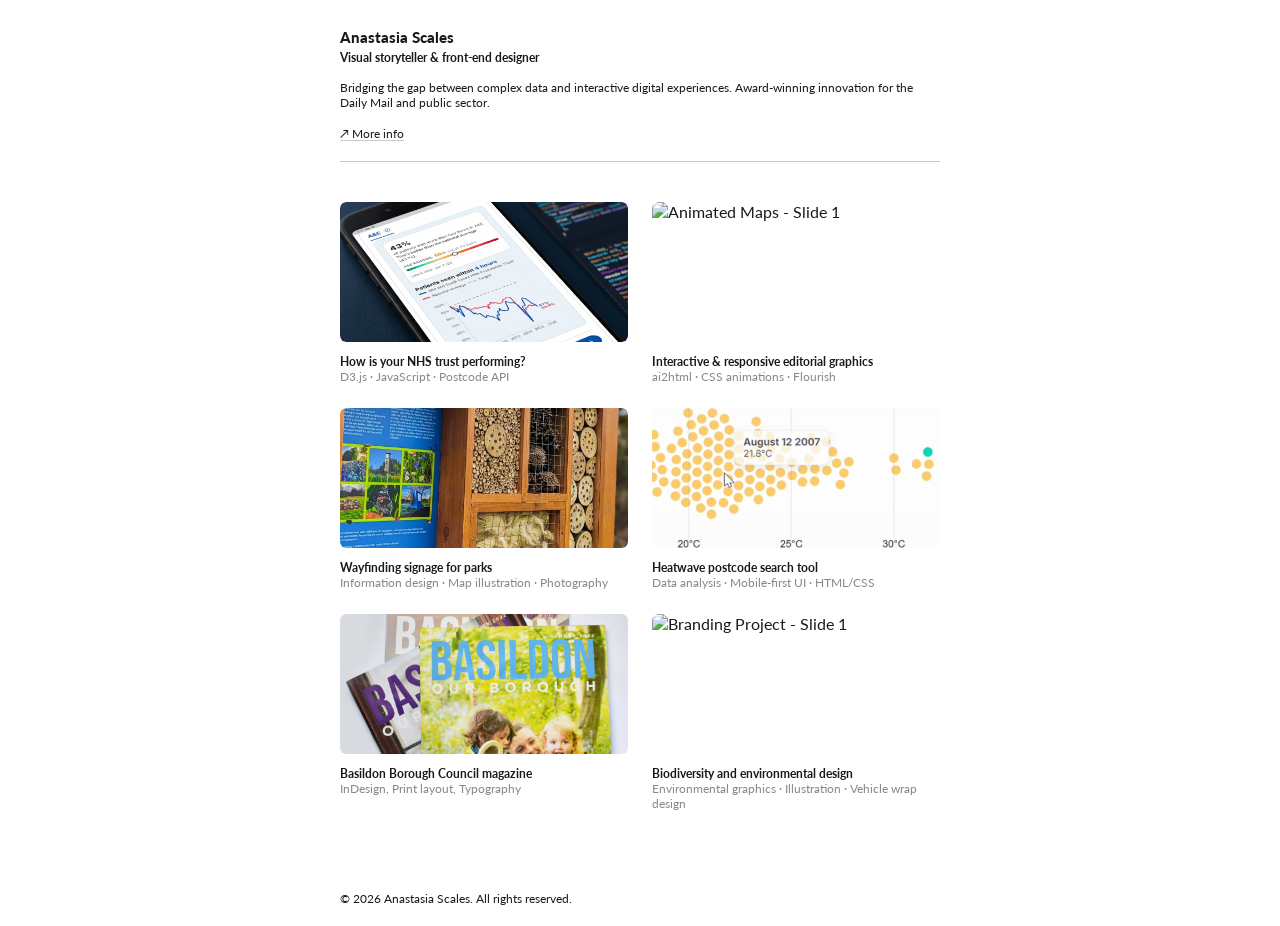
==== index.html @ e3d16c6c "Initial commit" ====
<!DOCTYPE html>
<html lang="en">

<head>
  <meta charset="UTF-8" />
  <meta name="viewport" content="width=device-width, initial-scale=1.0" />
  <title>Anastasia Scales</title>
<link href="https://fonts.googleapis.com/css2?family=Lato:wght@300;400;700;900&display=swap" rel="stylesheet">  <link rel="stylesheet" href="style.css" />
  <link rel="preconnect" href="https://fonts.googleapis.com">
  <link rel="preconnect" href="https://fonts.gstatic.com" crossorigin>
  <link
    href="https://fonts.googleapis.com/css2?family=Inter:ital,opsz,wght@0,14..32,100..900;1,14..32,100..900&display=swap"
    rel="stylesheet">
</head>

<body>
  <section class="intro">
    <div class="intro-inner">
      <h1>Anastasia Scales</h1>
      <p class="subhead">
<b>Visual storyteller & front-end designer</b> <br><br>
Bridging the gap between complex data and interactive digital experiences.
Award-winning innovation for the Daily Mail and public sector.      </p>
      <a href="moreinfo.html" class="modern-link">
        ↗ More info
      </a>
    </div>
  </section>


  <section class="projects">
  <div class="project-grid">

    <!-- NHS Data Trackers -->
    <a href="nhs.html" class="project-card">
      <div class="slideshow">
        <img src="thumbnails/nhs2.png" alt="NHS Data Tracker - Slide 1" class="slide active" />
      </div>
      <h3>How is your NHS trust performing?</h3>
      <p class="tools">D3.js · JavaScript · Postcode API</p>
    </a>

        <!-- Interactive Animated Maps -->
    <a href="maps.html" class="project-card">
      <div class="slideshow">
        <img src="thumbnails/thumbnail3.gif" alt="Animated Maps - Slide 1" class="slide active" />
      </div>
      <h3>Interactive & responsive editorial graphics</h3>
      <p class="tools">ai2html · CSS animations · Flourish</p>
    </a>


        <!-- Signage for Local Park -->
    <a href="parksignage.html" class="project-card">
      <div class="slideshow">
        <img src="thumbnails/park1.png" alt="Park Signage - Slide 1" class="slide active" />
      </div>
      <h3>Wayfinding signage for parks</h3>
      <p class="tools">Information design · Map illustration · Photography</p>
    </a>

    <!-- Custom Coded Weather Tool -->
    <a href="heatwave.html" class="project-card">
      <div class="slideshow">
        <img src="thumbnails/heatwave.gif" alt="Weather Tool - Slide 1" class="slide active" />
      </div>
      <h3>Heatwave postcode search tool</h3>
      <p class="tools">Data analysis · Mobile-first UI · HTML/CSS</p>
    </a>




    <!-- Local Magazine Design -->
    <a href="magazine.html" class="project-card">
      <div class="slideshow">
        <img src="thumbnails/magazine1a.jpg" alt="Magazine Design - Slide 1" class="slide active" />
      </div>
      <h3>Basildon Borough Council magazine</h3>
      <p class="tools">InDesign, Print layout, Typography</p>
    </a>

    <!-- Branded Project -->
    <a href="biodiversity.html" class="project-card">
      <div class="slideshow">
        <img src="thumbnails/main_image_bio.png" alt="Branding Project - Slide 1" class="slide active" />
      </div>
      <h3>Biodiversity and environmental design</h3>
      <p class="tools">Environmental graphics · Illustration · Vehicle wrap design</p>
    </a>

  </div>
</section>


<footer class="footer">
  <span class="copyright">&copy; 2026 Anastasia Scales. All rights reserved.</span>
  <a href="https://www.linkedin.com/in/anastasia-scales/" class="footer-link" target="_blank" rel="noopener">LinkedIn</a>
</footer>

  <script src="script.js"></script>
</body>
</html>
---- style.css ----
/* Global styles */
* {
    box-sizing: border-box;
    font-family: 'Lato', sans-serif;
    color: #191919;
    background-color: #fff;
}

body {
    font-family: 'Inter', sans-serif;
}

/* Intro section */
.intro {
    z-index: 1;
    background-color: #fff;
    border-bottom: 0.8px solid #33333340; 
    max-width: 600px;
    margin: 0 auto;
    padding-top: 20px;
    padding-bottom: 20px;
}

/* Typography */
h1 {
    font-size: 15px;
    font-weight: 900;
    margin-top: 0;      /* Fixed: Ensures identical vertical start to Light Mode */
    margin-bottom: -8px;
    background-color: transparent;
}

.subhead {
    font-size: 12px;
    font-weight: 400;
    background-color: transparent;
}

/* Links */
.modern-link {
    text-underline-offset: 2px;
    -webkit-text-decoration: underline #33333340;
    text-decoration: underline #33333340;
    text-decoration-thickness: 0.8px;
    font-size: 12px;
    color: #191919;
    background-color: transparent;
}

.modern-link:hover {
    color: #0070f3;
}

/* Footer */
.footer {
    max-width: 600px;
    margin: 40px auto 20px;
    display: flex;
    justify-content: space-between;
    align-items: center;
    font-size: 12px;
    color: #888;
}

.footer-link {
    text-decoration: none;
    color: #ffffff;
    font-weight: 400;
    background-color: transparent;
}

.footer-link:hover {
    color: #0070f3;
    text-decoration: underline;
}

/* Projects section */
.projects {
    max-width: 600px;
    margin: 40px auto 80px;
}

.projects h2 {
    font-family: 'Lato', sans-serif;
    font-size: 16px;
    font-weight: 700;
    margin-bottom: 24px;
    color: #191919;
}

.project-grid {
    display: grid;
    grid-template-columns: repeat(2, 1fr);
    gap: 24px;
}

/* Project Cards */
.project-card {
    display: block;
    text-decoration: none;
    color: inherit;
    transition: transform 0.2s ease;
    background-color: transparent;
}

.project-card:hover {
    transform: translateY(-3px);
}

.project-card img {
    width: 100%;
    height: auto;
    aspect-ratio: 16 / 9;
    object-fit: cover;
    border-radius: 6px;
    display: block;
    margin-bottom: 8px;
}

.project-card h3 {
    font-size: 12px;
    font-weight: 700;
    margin-bottom: 0;
    color: #191919;
    background-color: transparent;
}

.project-card .tools {
    font-size: 12px;
    font-weight: 400;
    color: #888;
    margin: 0;
    background-color: transparent;
}

/* About Section Layout */
.about {
    max-width: 600px;
    margin: 40px auto 80px;
    padding: 0; 
}

.about h2 {
    font-family: 'Lato', sans-serif;
    font-size: 16px;
    font-weight: 700;
    margin-bottom: 12px;
    color: #191919;
    background-color: transparent;
}

.about p {
    font-size: 13px;
    line-height: 1.6;
    font-weight: 400;
    color: #191919;
    margin-bottom: 20px;
    background-color: transparent;
}

.about hr {
    border: 0;
    border-top: 0.8px solid #333333;
    margin: 32px 0;
}

/* Experience, Education & Recognition */
.experience, .education, .recognition {
    margin-bottom: 32px;
    background-color: transparent;
}

.experience h3, .education h3, .recognition h3 {
    font-size: 14px;
    font-weight: 700;
    color: #191919;
    margin-bottom: 4px;
    background-color: transparent;
}

.experience .date, .education .date {
    font-size: 12px;
    color: #888888;
    margin-bottom: 8px;
    display: block;
}

/* Project Details & Media */
.project-detail {
    max-width: 600px;
    margin: 40px auto 80px;
}

.project-detail h2 {
    font-size: 18px;
    font-weight: 700;
    margin-bottom: 12px;
    color: #191919;
}

.project-detail .description {
    font-size: 13px;
    line-height: 1.6;
    margin-bottom: 24px;
    color: #191919;
}

.project-images, .project-media, .project-gif, .project-iframe {
    max-width: 600px;
    margin: 16px auto 24px;
    text-align: center;
}

.project-images img, .project-media img, .project-gif img {
    width: 100%;
    height: auto;
    border-radius: 6px;
    display: block;
    object-fit: cover;
}

.project-iframe iframe {
    width: 100%;
    height: 300px;
    border: 0;
    border-radius: 6px;
    background-color: #000;
}

/* Image Grid */
/* Image Grid */
/* Image Grid */
.image-grid {
    display: grid;
    grid-template-columns: repeat(2, 1fr);
    gap: 10px;
    margin: 24px 0; /* Adds space above and below the grid */
    padding: 0;
    align-items: start; /* Ensures images align at the top of the row */
}

.image-grid img {
    width: 100%;
    height: auto; /* Allows original height to shine through */
    display: block;
    border-radius: 8px;
    object-fit: contain; /* Prevents any cropping or stretching */
}

/* Slideshow */
.slideshow {
    position: relative;
    width: 100%;
    height: 140px;
    border-radius: 6px;
    overflow: hidden;
}

.slideshow .slide {
    position: absolute;
    top: 0;
    left: 0;
    width: 100%;
    height: 100%;
    object-fit: cover;
    opacity: 0;
    transition: opacity 0.6s ease-in-out;
}

.slideshow .slide.active {
    opacity: 1;
}

/* Responsive mobile adjustments */
@media (max-width: 500px) {
    .intro,
    .projects,
    .footer,
    .project-detail,
    .about {
        padding-left: 20px;
        padding-right: 20px;
        width: 100%; /* Ensures container stays full width */
    }

    /* Force all image containers to be full width of the parent padding */
    .project-images, 
    .project-media, 
    .project-gif, 
    .project-iframe,
    .image-grid {
        width: 100%;
        margin-left: 0;
        margin-right: 0;
        padding: 0;
    }

    /* Ensure every image inside these containers behaves identically */
    .project-images img, 
    .project-media img, 
    .project-gif img, 
    .image-grid img {
        width: 100% !important;
        max-width: 100%;
        height: auto;
        display: block;
    }

    .project-grid, .image-grid {
        grid-template-columns: 1fr; /* Stacks everything in one uniform column */
        gap: 20px; /* Consistent vertical spacing between stacked items */
    }

    .about p {
        font-size: 12px;
    }
}
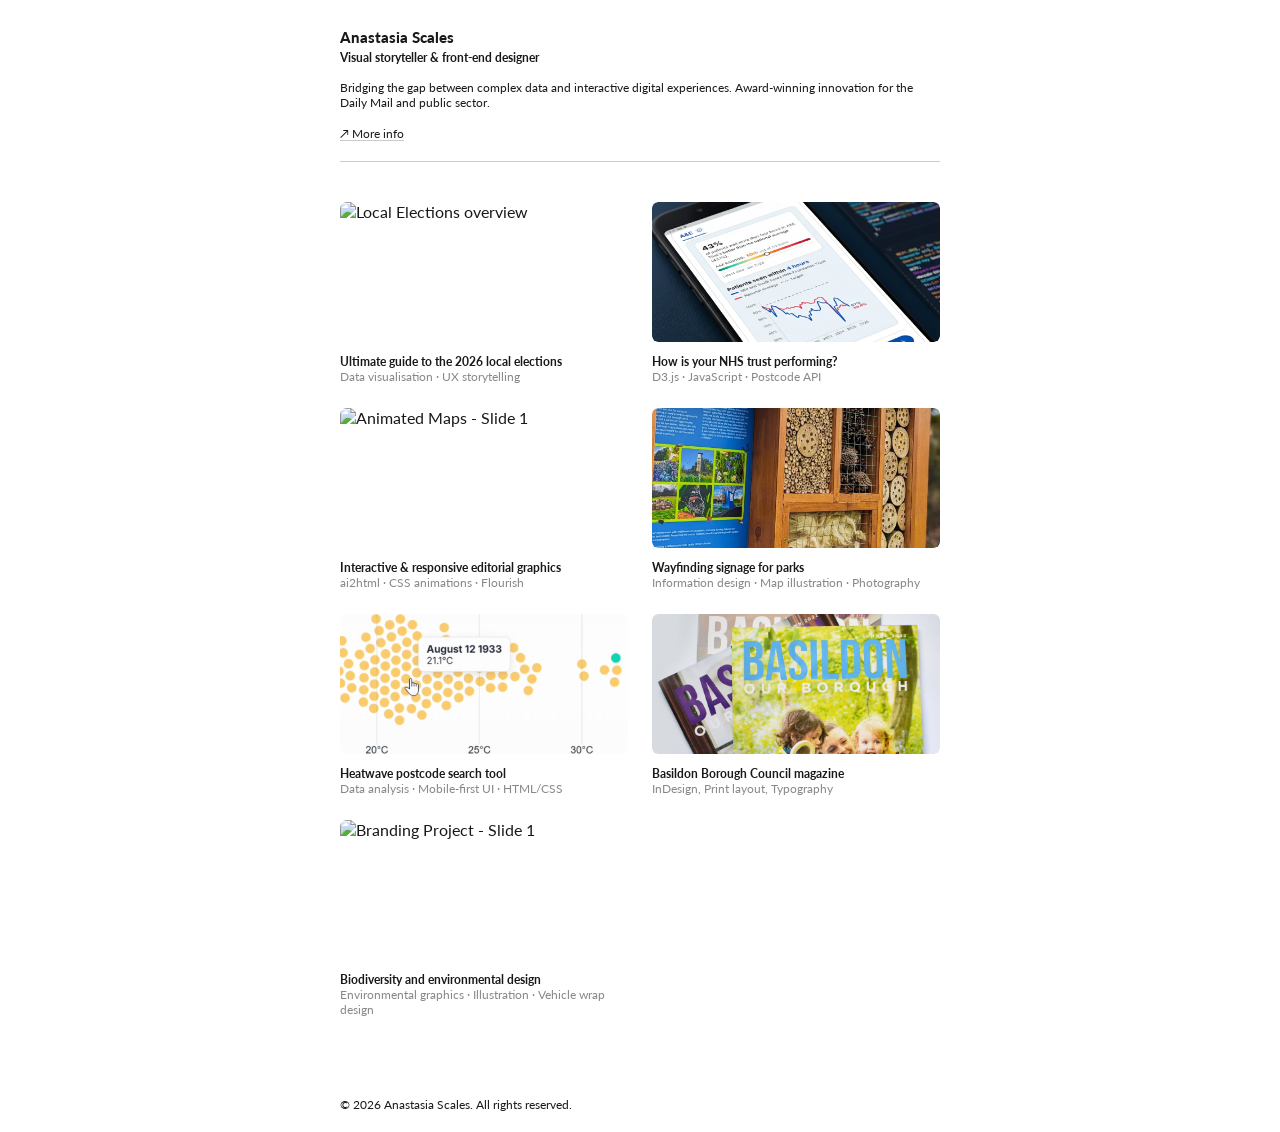
==== commit c895d02d: "Add files via upload" ====
--- a/index.html
+++ b/index.html
@@ -1,103 +1,116 @@
-<!DOCTYPE html>
-<html lang="en">
-
-<head>
-  <meta charset="UTF-8" />
-  <meta name="viewport" content="width=device-width, initial-scale=1.0" />
-  <title>Anastasia Scales</title>
-<link href="https://fonts.googleapis.com/css2?family=Lato:wght@300;400;700;900&display=swap" rel="stylesheet">  <link rel="stylesheet" href="style.css" />
-  <link rel="preconnect" href="https://fonts.googleapis.com">
-  <link rel="preconnect" href="https://fonts.gstatic.com" crossorigin>
-  <link
-    href="https://fonts.googleapis.com/css2?family=Inter:ital,opsz,wght@0,14..32,100..900;1,14..32,100..900&display=swap"
-    rel="stylesheet">
-</head>
-
-<body>
-  <section class="intro">
-    <div class="intro-inner">
-      <h1>Anastasia Scales</h1>
-      <p class="subhead">
-<b>Visual storyteller & front-end designer</b> <br><br>
-Bridging the gap between complex data and interactive digital experiences.
-Award-winning innovation for the Daily Mail and public sector.      </p>
-      <a href="moreinfo.html" class="modern-link">
-        ↗ More info
-      </a>
-    </div>
-  </section>
-
-
-  <section class="projects">
-  <div class="project-grid">
-
-    <!-- NHS Data Trackers -->
-    <a href="nhs.html" class="project-card">
-      <div class="slideshow">
-        <img src="thumbnails/nhs2.png" alt="NHS Data Tracker - Slide 1" class="slide active" />
-      </div>
-      <h3>How is your NHS trust performing?</h3>
-      <p class="tools">D3.js · JavaScript · Postcode API</p>
-    </a>
-
-        <!-- Interactive Animated Maps -->
-    <a href="maps.html" class="project-card">
-      <div class="slideshow">
-        <img src="thumbnails/thumbnail3.gif" alt="Animated Maps - Slide 1" class="slide active" />
-      </div>
-      <h3>Interactive & responsive editorial graphics</h3>
-      <p class="tools">ai2html · CSS animations · Flourish</p>
-    </a>
-
-
-        <!-- Signage for Local Park -->
-    <a href="parksignage.html" class="project-card">
-      <div class="slideshow">
-        <img src="thumbnails/park1.png" alt="Park Signage - Slide 1" class="slide active" />
-      </div>
-      <h3>Wayfinding signage for parks</h3>
-      <p class="tools">Information design · Map illustration · Photography</p>
-    </a>
-
-    <!-- Custom Coded Weather Tool -->
-    <a href="heatwave.html" class="project-card">
-      <div class="slideshow">
-        <img src="thumbnails/heatwave.gif" alt="Weather Tool - Slide 1" class="slide active" />
-      </div>
-      <h3>Heatwave postcode search tool</h3>
-      <p class="tools">Data analysis · Mobile-first UI · HTML/CSS</p>
-    </a>
-
-
-
-
-    <!-- Local Magazine Design -->
-    <a href="magazine.html" class="project-card">
-      <div class="slideshow">
-        <img src="thumbnails/magazine1a.jpg" alt="Magazine Design - Slide 1" class="slide active" />
-      </div>
-      <h3>Basildon Borough Council magazine</h3>
-      <p class="tools">InDesign, Print layout, Typography</p>
-    </a>
-
-    <!-- Branded Project -->
-    <a href="biodiversity.html" class="project-card">
-      <div class="slideshow">
-        <img src="thumbnails/main_image_bio.png" alt="Branding Project - Slide 1" class="slide active" />
-      </div>
-      <h3>Biodiversity and environmental design</h3>
-      <p class="tools">Environmental graphics · Illustration · Vehicle wrap design</p>
-    </a>
-
-  </div>
-</section>
-
-
-<footer class="footer">
-  <span class="copyright">&copy; 2026 Anastasia Scales. All rights reserved.</span>
-  <a href="https://www.linkedin.com/in/anastasia-scales/" class="footer-link" target="_blank" rel="noopener">LinkedIn</a>
-</footer>
-
-  <script src="script.js"></script>
-</body>
+<!DOCTYPE html>
+<html lang="en">
+
+<head>
+  <meta charset="UTF-8" />
+  <meta name="viewport" content="width=device-width, initial-scale=1.0" />
+  <title>Anastasia Scales</title>
+  <link href="https://fonts.googleapis.com/css2?family=Lato:wght@300;400;700;900&display=swap" rel="stylesheet">
+  <link rel="stylesheet" href="style.css" />
+  <link rel="preconnect" href="https://fonts.googleapis.com">
+  <link rel="preconnect" href="https://fonts.gstatic.com" crossorigin>
+  <link
+    href="https://fonts.googleapis.com/css2?family=Inter:ital,opsz,wght@0,14..32,100..900;1,14..32,100..900&display=swap"
+    rel="stylesheet">
+</head>
+
+<body>
+  <section class="intro">
+    <div class="intro-inner">
+      <h1>Anastasia Scales</h1>
+      <p class="subhead">
+        <b>Visual storyteller & front-end designer</b> <br><br>
+        Bridging the gap between complex data and interactive digital experiences.
+        Award-winning innovation for the Daily Mail and public sector.
+      </p>
+      <a href="moreinfo.html" class="modern-link">
+        ↗ More info
+      </a>
+    </div>
+  </section>
+
+
+  <section class="projects">
+    <div class="project-grid">
+
+      <!-- Local Elections -->
+      <a href="local-elections.html" class="project-card">
+        <div class="slideshow">
+          <img src="images/local-gif.gif" alt="Local Elections overview" class="slide active" />
+        </div>
+        <h3>Ultimate guide to the 2026 local elections</h3>
+        <p class="tools">Data visualisation · UX storytelling</p>
+      </a>
+
+      <!-- NHS Data Trackers -->
+      <a href="nhs.html" class="project-card">
+        <div class="slideshow">
+          <img src="thumbnails/nhs2.png" alt="NHS Data Tracker - Slide 1" class="slide active" />
+        </div>
+        <h3>How is your NHS trust performing?</h3>
+        <p class="tools">D3.js · JavaScript · Postcode API</p>
+      </a>
+
+      <!-- Interactive Animated Maps -->
+      <a href="maps.html" class="project-card">
+        <div class="slideshow">
+          <img src="thumbnails/thumbnail3.gif" alt="Animated Maps - Slide 1" class="slide active" />
+        </div>
+        <h3>Interactive & responsive editorial graphics</h3>
+        <p class="tools">ai2html · CSS animations · Flourish</p>
+      </a>
+
+
+      <!-- Signage for Local Park -->
+      <a href="parksignage.html" class="project-card">
+        <div class="slideshow">
+          <img src="thumbnails/park1.png" alt="Park Signage - Slide 1" class="slide active" />
+        </div>
+        <h3>Wayfinding signage for parks</h3>
+        <p class="tools">Information design · Map illustration · Photography</p>
+      </a>
+
+      <!-- Custom Coded Weather Tool -->
+      <a href="heatwave.html" class="project-card">
+        <div class="slideshow">
+          <img src="thumbnails/heatwave.gif" alt="Weather Tool - Slide 1" class="slide active" />
+        </div>
+        <h3>Heatwave postcode search tool</h3>
+        <p class="tools">Data analysis · Mobile-first UI · HTML/CSS</p>
+      </a>
+
+
+
+
+      <!-- Local Magazine Design -->
+      <a href="magazine.html" class="project-card">
+        <div class="slideshow">
+          <img src="thumbnails/magazine1a.jpg" alt="Magazine Design - Slide 1" class="slide active" />
+        </div>
+        <h3>Basildon Borough Council magazine</h3>
+        <p class="tools">InDesign, Print layout, Typography</p>
+      </a>
+
+      <!-- Branded Project -->
+      <a href="biodiversity.html" class="project-card">
+        <div class="slideshow">
+          <img src="thumbnails/main_image_bio.png" alt="Branding Project - Slide 1" class="slide active" />
+        </div>
+        <h3>Biodiversity and environmental design</h3>
+        <p class="tools">Environmental graphics · Illustration · Vehicle wrap design</p>
+      </a>
+
+    </div>
+  </section>
+
+
+  <footer class="footer">
+    <span class="copyright">&copy; 2026 Anastasia Scales. All rights reserved.</span>
+    <a href="https://www.linkedin.com/in/anastasia-scales/" class="footer-link" target="_blank"
+      rel="noopener">LinkedIn</a>
+  </footer>
+
+  <script src="script.js"></script>
+</body>
+
 </html>
